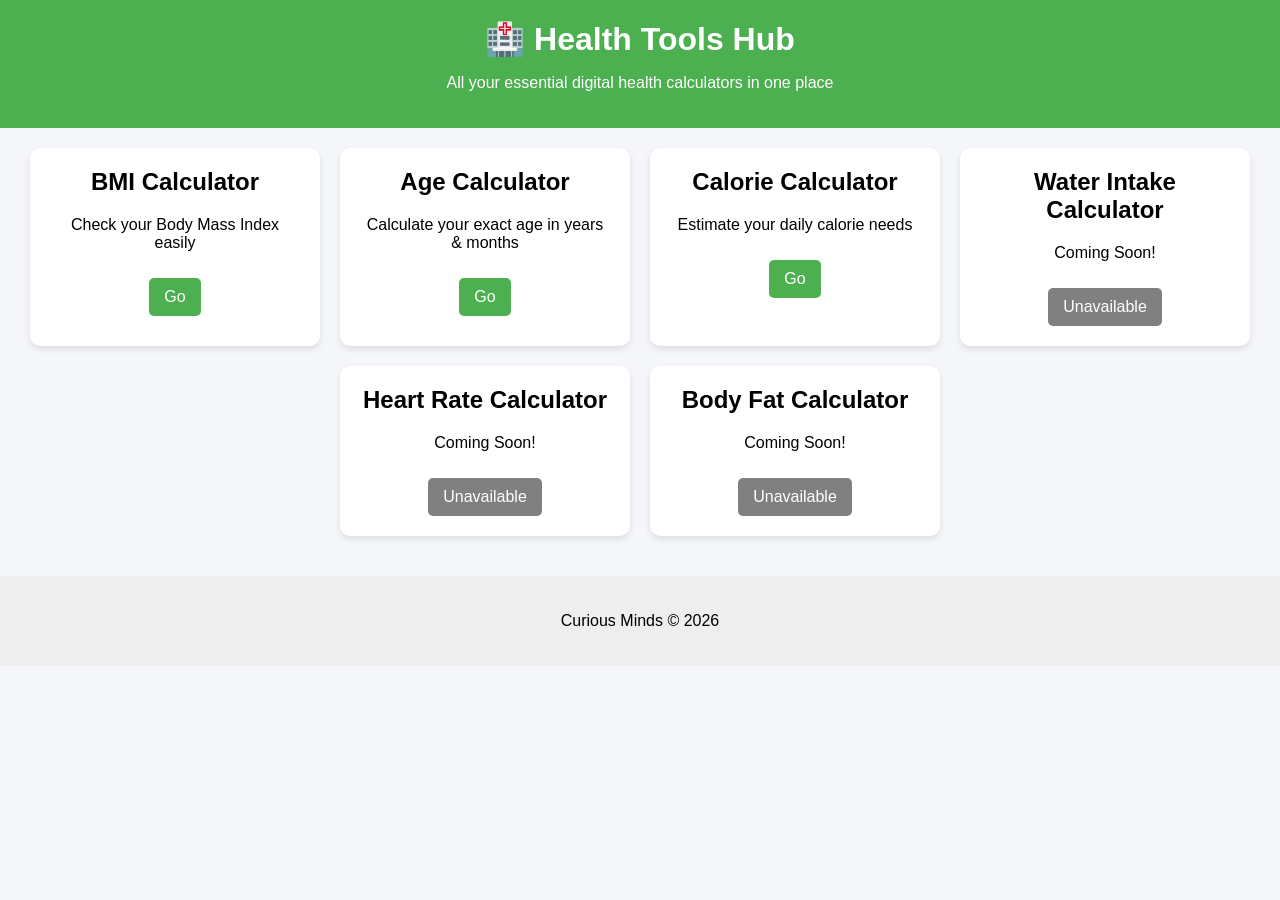
==== index.html @ aa2de394 "Create index.html" ====
<!DOCTYPE html>
<html lang="en">
<head>
  <meta charset="UTF-8">
  <meta name="viewport" content="width=device-width, initial-scale=1.0">
  <title>Health Tools | Curious Minds</title>
  <link rel="stylesheet" href="style.css">
</head>
<body>
  <header>
    <h1>🏥 Health Tools Hub</h1>
    <p>All your essential digital health calculators in one place</p>
  </header>

  <main>
    <div class="tool-grid">
      <!-- Active Tools -->
      <div class="tool-card">
        <h2>BMI Calculator</h2>
        <p>Check your Body Mass Index easily</p>
        <a href="bmi.html" class="btn">Go</a>
      </div>

      <div class="tool-card">
        <h2>Age Calculator</h2>
        <p>Calculate your exact age in years & months</p>
        <a href="age.html" class="btn">Go</a>
      </div>

      <div class="tool-card">
        <h2>Calorie Calculator</h2>
        <p>Estimate your daily calorie needs</p>
        <a href="calorie.html" class="btn">Go</a>
      </div>

      <!-- Future / Unfinished Tools -->
      <div class="tool-card">
        <h2>Water Intake Calculator</h2>
        <p>Coming Soon!</p>
        <a href="#" class="btn disabled">Unavailable</a>
      </div>

      <div class="tool-card">
        <h2>Heart Rate Calculator</h2>
        <p>Coming Soon!</p>
        <a href="#" class="btn disabled">Unavailable</a>
      </div>

      <div class="tool-card">
        <h2>Body Fat Calculator</h2>
        <p>Coming Soon!</p>
        <a href="#" class="btn disabled">Unavailable</a>
      </div>
    </div>
  </main>

  <footer>
    <p>Curious Minds © 2026</p>
  </footer>

  <script src="script.js"></script>
</body>
</html>
---- style.css ----
body {
  font-family: Arial, sans-serif;
  text-align: center;
  margin: 0;
  padding: 0;
  background-color: #f5f6fa;
}

header {
  background-color: #4CAF50;
  color: white;
  padding: 20px;
}

header h1 {
  margin: 0;
}

.tool-grid {
  display: flex;
  flex-wrap: wrap;
  justify-content: center;
  margin: 20px;
  gap: 20px;
}

.tool-card {
  background-color: white;
  padding: 20px;
  width: 250px;
  border-radius: 10px;
  box-shadow: 0px 3px 6px rgba(0,0,0,0.1);
}

.tool-card h2 {
  margin-top: 0;
}

.btn {
  display: inline-block;
  padding: 10px 15px;
  background-color: #4CAF50;
  color: white;
  text-decoration: none;
  border-radius: 5px;
  margin-top: 10px;
}

.btn:hover {
  background-color: #45a049;
}

.btn.disabled {
  background-color: grey;
  pointer-events: none;
  cursor: not-allowed;
}

footer {
  margin-top: 40px;
  padding: 20px;
  background-color: #eee;
}
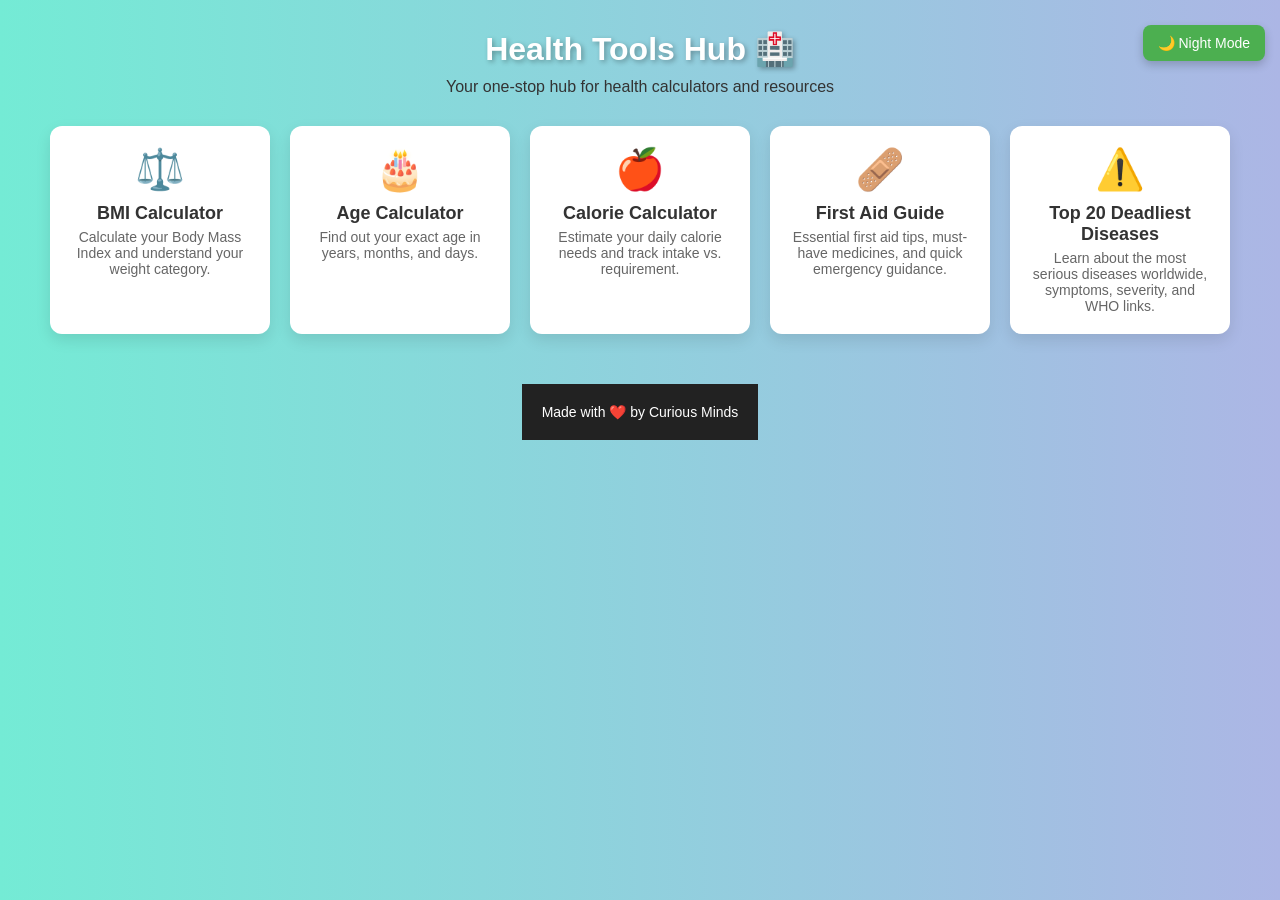
==== commit df630047: "Update title and enhance layout for health tools" ====
--- a/index.html
+++ b/index.html
@@ -3,61 +3,168 @@
 <head>
   <meta charset="UTF-8">
   <meta name="viewport" content="width=device-width, initial-scale=1.0">
-  <title>Health Tools | Curious Minds</title>
+  <title>Health Tools Hub | Curious Minds</title>
   <link rel="stylesheet" href="style.css">
+  <style>
+    body {
+      font-family: Arial, sans-serif;
+      margin: 0;
+      padding: 0;
+      background-color: #f7f7f7;
+      color: #333;
+      transition: background-color 0.3s, color 0.3s;
+    }
+    header {
+      text-align: center;
+      padding: 30px 10px 10px 10px;
+    }
+    h1 {
+      margin-bottom: 10px;
+    }
+    .cards-container {
+      display: flex;
+      flex-wrap: wrap;
+      justify-content: center;
+      margin: 20px;
+      gap: 20px;
+    }
+    .tool-card {
+      background-color: #fff;
+      width: 220px;
+      padding: 20px;
+      border-radius: 12px;
+      text-align: center;
+      box-shadow: 0 6px 15px rgba(0,0,0,0.1);
+      transition: transform 0.2s, box-shadow 0.2s;
+      text-decoration: none;
+      color: inherit;
+    }
+    .tool-card:hover {
+      transform: translateY(-5px);
+      box-shadow: 0 10px 25px rgba(0,0,0,0.2);
+    }
+    .tool-card .icon {
+      font-size: 40px;
+      margin-bottom: 10px;
+    }
+    .tool-card h2 {
+      font-size: 18px;
+      margin: 5px 0;
+    }
+    .tool-card p {
+      font-size: 14px;
+      color: #666;
+    }
+    footer {
+      text-align: center;
+      padding: 20px;
+      font-size: 14px;
+      background-color: #222;
+      color: #fff;
+      margin-top: 30px;
+    }
+
+    /* Night Mode Styles */
+    body.night {
+      background-color: #1e1e1e;
+      color: #ddd;
+    }
+    body.night .tool-card {
+      background-color: #2c2c2c;
+      color: #ddd;
+    }
+    body.night footer {
+      background-color: #111;
+    }
+
+    /* Dark mode toggle button */
+    #nightToggle {
+      position: fixed;
+      top: 15px;
+      right: 15px;
+      padding: 10px 15px;
+      border: none;
+      border-radius: 8px;
+      background-color: #4CAF50;
+      color: #fff;
+      cursor: pointer;
+      font-size: 14px;
+      box-shadow: 0 4px 10px rgba(0,0,0,0.2);
+      transition: background-color 0.3s;
+    }
+    #nightToggle:hover {
+      background-color: #45a049;
+    }
+
+    /* Responsive */
+    @media(max-width: 700px){
+      .tool-card {
+        width: 90%;
+      }
+    }
+  </style>
 </head>
 <body>
-  <header>
-    <h1>🏥 Health Tools Hub</h1>
-    <p>All your essential digital health calculators in one place</p>
-  </header>
 
-  <main>
-    <div class="tool-grid">
-      <!-- Active Tools -->
-      <div class="tool-card">
-        <h2>BMI Calculator</h2>
-        <p>Check your Body Mass Index easily</p>
-        <a href="bmi.html" class="btn">Go</a>
-      </div>
+<header>
+  <h1>Health Tools Hub 🏥</h1>
+  <p>Your one-stop hub for health calculators and resources</p>
+  <button id="nightToggle">🌙 Night Mode</button>
+</header>
 
-      <div class="tool-card">
-        <h2>Age Calculator</h2>
-        <p>Calculate your exact age in years & months</p>
-        <a href="age.html" class="btn">Go</a>
-      </div>
+<div class="cards-container">
+  <!-- BMI Calculator -->
+  <a href="bmi.html" class="tool-card">
+    <div class="icon">⚖️</div>
+    <h2>BMI Calculator</h2>
+    <p>Calculate your Body Mass Index and understand your weight category.</p>
+  </a>
 
-      <div class="tool-card">
-        <h2>Calorie Calculator</h2>
-        <p>Estimate your daily calorie needs</p>
-        <a href="calorie.html" class="btn">Go</a>
-      </div>
+  <!-- Age Calculator -->
+  <a href="age.html" class="tool-card">
+    <div class="icon">🎂</div>
+    <h2>Age Calculator</h2>
+    <p>Find out your exact age in years, months, and days.</p>
+  </a>
 
-      <!-- Future / Unfinished Tools -->
-      <div class="tool-card">
-        <h2>Water Intake Calculator</h2>
-        <p>Coming Soon!</p>
-        <a href="#" class="btn disabled">Unavailable</a>
-      </div>
+  <!-- Calorie Calculator -->
+  <a href="calorie.html" class="tool-card">
+    <div class="icon">🍎</div>
+    <h2>Calorie Calculator</h2>
+    <p>Estimate your daily calorie needs and track intake vs. requirement.</p>
+  </a>
 
-      <div class="tool-card">
-        <h2>Heart Rate Calculator</h2>
-        <p>Coming Soon!</p>
-        <a href="#" class="btn disabled">Unavailable</a>
-      </div>
+  <!-- First Aid -->
+  <a href="first-aid.html" class="tool-card">
+    <div class="icon">🩹</div>
+    <h2>First Aid Guide</h2>
+    <p>Essential first aid tips, must-have medicines, and quick emergency guidance.</p>
+  </a>
 
-      <div class="tool-card">
-        <h2>Body Fat Calculator</h2>
-        <p>Coming Soon!</p>
-        <a href="#" class="btn disabled">Unavailable</a>
-      </div>
-    </div>
-  </main>
+  <!-- Top 20 Deadliest Diseases -->
+  <a href="top-20-deadliest-diseases.html" class="tool-card">
+    <div class="icon">⚠️</div>
+    <h2>Top 20 Deadliest Diseases</h2>
+    <p>Learn about the most serious diseases worldwide, symptoms, severity, and WHO links.</p>
+  </a>
+</div>
 
-  <footer>
-    <p>Curious Minds © 2026</p>
-  </footer>
+<footer>
+  Made with ❤️ by Curious Minds
+</footer>
 
-  <script src="script.js"></script>
+<script>
+  // Night mode toggle
+  const toggleBtn = document.getElementById("nightToggle");
+  toggleBtn.addEventListener("click", () => {
+    document.body.classList.toggle("night");
+    if(document.body.classList.contains("night")){
+      toggleBtn.textContent = "☀️ Day Mode";
+    } else {
+      toggleBtn.textContent = "🌙 Night Mode";
+    }
+  });
+</script>
+
 </body>
-</html>
+  </html>
--- a/style.css
+++ b/style.css
@@ -1,63 +1,161 @@
-body {
-  font-family: Arial, sans-serif;
-  text-align: center;
+/* ================= Global Styles ================= */
+* {
+  box-sizing: border-box;
   margin: 0;
   padding: 0;
-  background-color: #f5f6fa;
 }
 
-header {
+body {
+  font-family: 'Arial', sans-serif;
+  background: linear-gradient(to right, #74ebd5, #ACB6E5);
+  display: flex;
+  flex-direction: column;
+  min-height: 100vh;
+  align-items: center;
+  justify-content: flex-start;
+  padding: 20px;
+  color: #333;
+}
+
+h1 {
+  text-align: center;
+  color: #fff;
+  margin-bottom: 10px;
+  text-shadow: 2px 2px 5px rgba(0,0,0,0.3);
+}
+
+p.description {
+  text-align: center;
+  max-width: 500px;
+  color: #fff;
+  margin-bottom: 20px;
+  font-size: 14px;
+}
+
+/* ================= Card Layout ================= */
+.calculator-card {
+  background-color: rgba(255, 255, 255, 0.95);
+  padding: 30px 40px;
+  border-radius: 15px;
+  box-shadow: 0px 8px 20px rgba(0,0,0,0.2);
+  max-width: 400px;
+  width: 90%;
+  text-align: center;
+  margin-bottom: 30px;
+  transition: transform 0.3s ease, box-shadow 0.3s ease;
+}
+
+.calculator-card:hover {
+  transform: translateY(-5px);
+  box-shadow: 0px 12px 25px rgba(0,0,0,0.3);
+}
+
+/* ================= Inputs & Buttons ================= */
+input[type=number], select {
+  width: 80%;
+  padding: 12px;
+  margin: 10px 0;
+  border-radius: 8px;
+  border: 1px solid #ccc;
+  font-size: 16px;
+  transition: border-color 0.3s ease, box-shadow 0.3s ease;
+}
+
+input[type=number]:focus, select:focus {
+  outline: none;
+  border-color: #4CAF50;
+  box-shadow: 0 0 5px rgba(76, 175, 80, 0.5);
+}
+
+button {
+  padding: 12px 25px;
+  margin-top: 10px;
   background-color: #4CAF50;
   color: white;
-  padding: 20px;
+  font-size: 16px;
+  border: none;
+  border-radius: 8px;
+  cursor: pointer;
+  transition: 0.3s;
 }
 
-header h1 {
-  margin: 0;
+button:hover {
+  background-color: #45a049;
+  transform: scale(1.03);
 }
 
-.tool-grid {
-  display: flex;
-  flex-wrap: wrap;
-  justify-content: center;
-  margin: 20px;
-  gap: 20px;
+/* ================= Results ================= */
+#bmiResult, #ageResult, #calorieResult, #recommendation, #advice, #targetWeightInfo {
+  margin-top: 20px;
+  font-size: 18px;
+  font-weight: bold;
+  line-height: 1.4;
 }
 
-.tool-card {
-  background-color: white;
-  padding: 20px;
-  width: 250px;
-  border-radius: 10px;
-  box-shadow: 0px 3px 6px rgba(0,0,0,0.1);
+/* BMI Colors */
+.underweight { color: #3498db; }
+.normal { color: #27ae60; }
+.overweight { color: #f39c12; }
+.obese { color: #e74c3c; }
+
+/* ================= Footer ================= */
+footer {
+  margin-top: 40px;
+  padding: 15px;
+  text-align: center;
+  color: #fff;
+  font-size: 14px;
 }
 
-.tool-card h2 {
-  margin-top: 0;
+footer a {
+  color: white;
+  text-decoration: none;
+  transition: 0.3s;
 }
 
-.btn {
-  display: inline-block;
-  padding: 10px 15px;
-  background-color: #4CAF50;
-  color: white;
-  text-decoration: none;
-  border-radius: 5px;
-  margin-top: 10px;
+footer a:hover {
+  text-decoration: underline;
 }
 
-.btn:hover {
-  background-color: #45a049;
+/* ================= Responsive Design ================= */
+@media (max-width: 500px) {
+  .calculator-card {
+    padding: 20px;
+  }
+
+  input[type=number], select {
+    width: 90%;
+  }
+
+  h1 {
+    font-size: 24px;
+  }
+
+  #bmiResult, #ageResult, #calorieResult, #recommendation, #advice, #targetWeightInfo {
+    font-size: 16px;
+  }
 }
 
-.btn.disabled {
-  background-color: grey;
-  pointer-events: none;
-  cursor: not-allowed;
+/* ================= Optional Dark Mode ================= */
+body.dark-mode {
+  background: linear-gradient(to right, #2c3e50, #34495e);
+  color: #ecf0f1;
 }
 
-footer {
-  margin-top: 40px;
-  padding: 20px;
-  background-color: #eee;
+body.dark-mode .calculator-card {
+  background-color: rgba(44, 62, 80, 0.95);
+  box-shadow: 0px 8px 20px rgba(0,0,0,0.5);
 }
+
+body.dark-mode input[type=number], body.dark-mode select {
+  background-color: #ecf0f1;
+  color: #2c3e50;
+}
+
+body.dark-mode button {
+  background-color: #3498db;
+}
+
+body.dark-mode button:hover {
+  background-color: #2980b9;
+}
